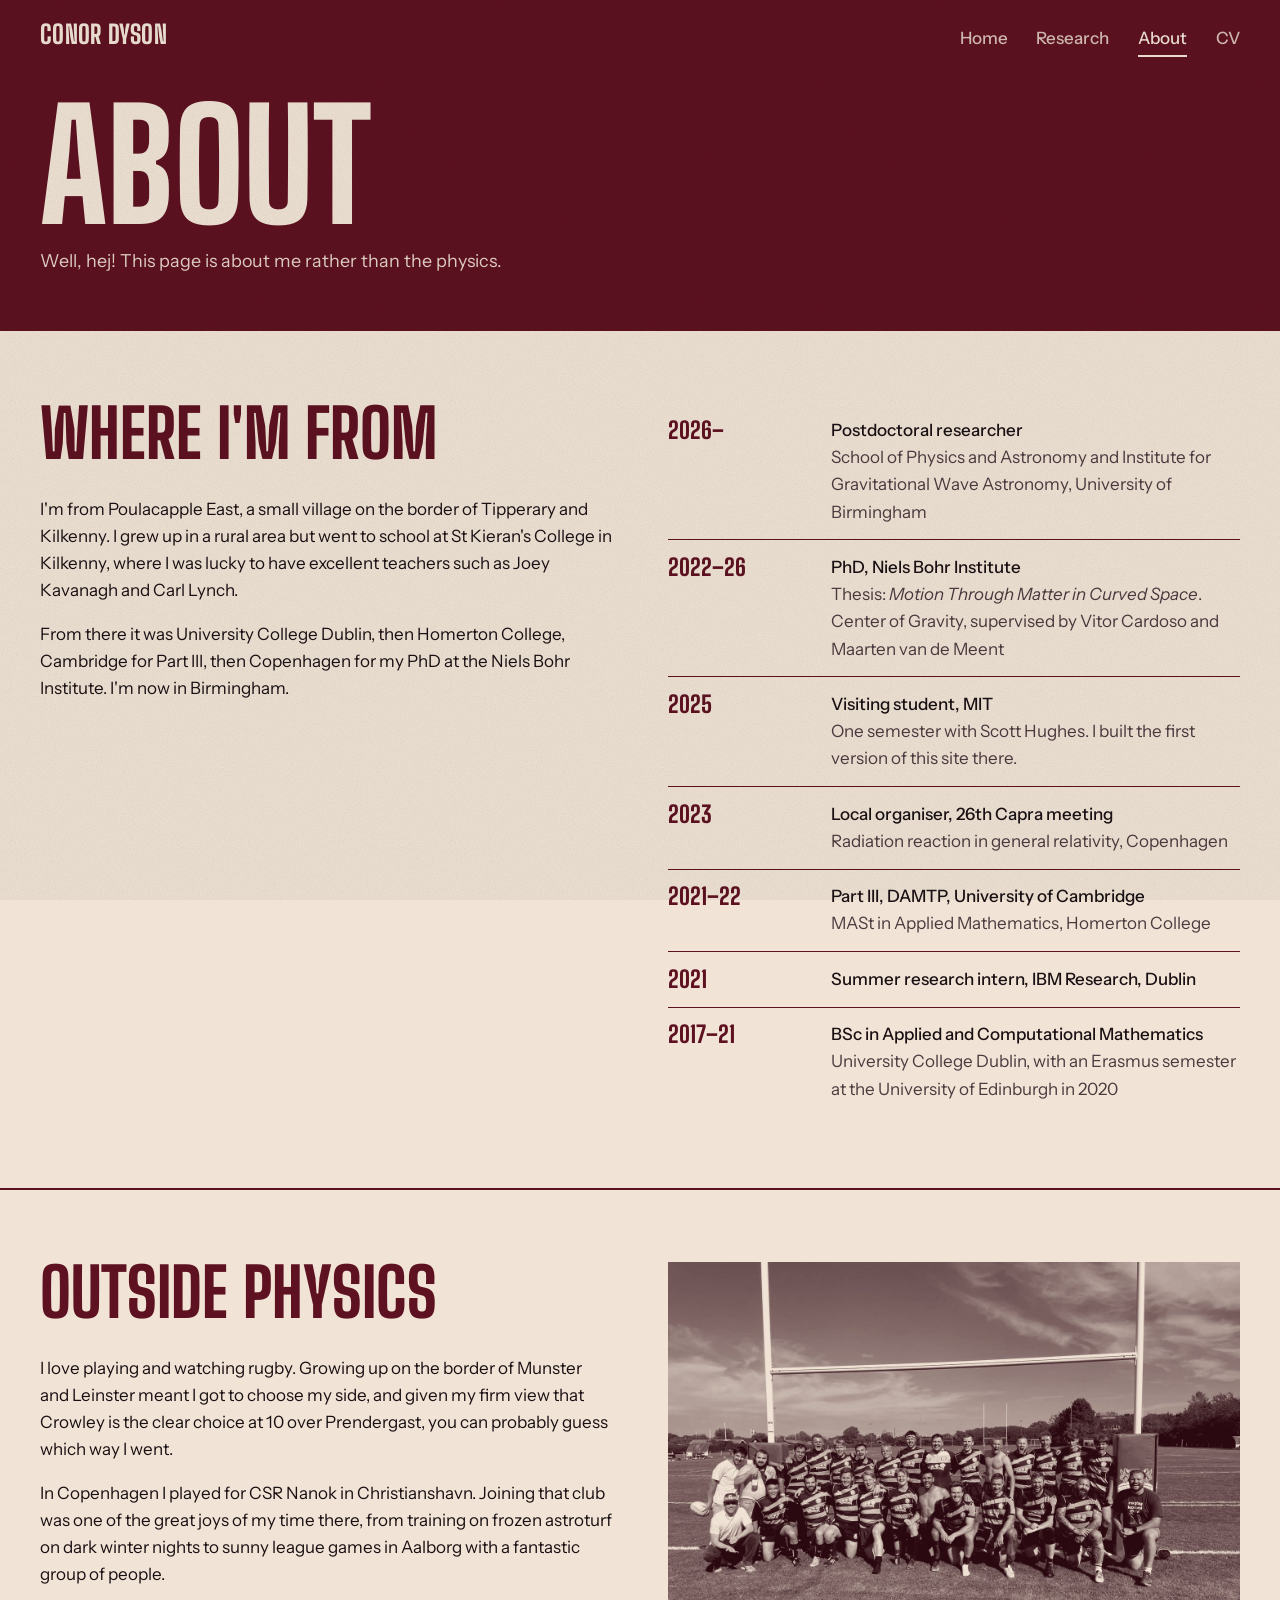
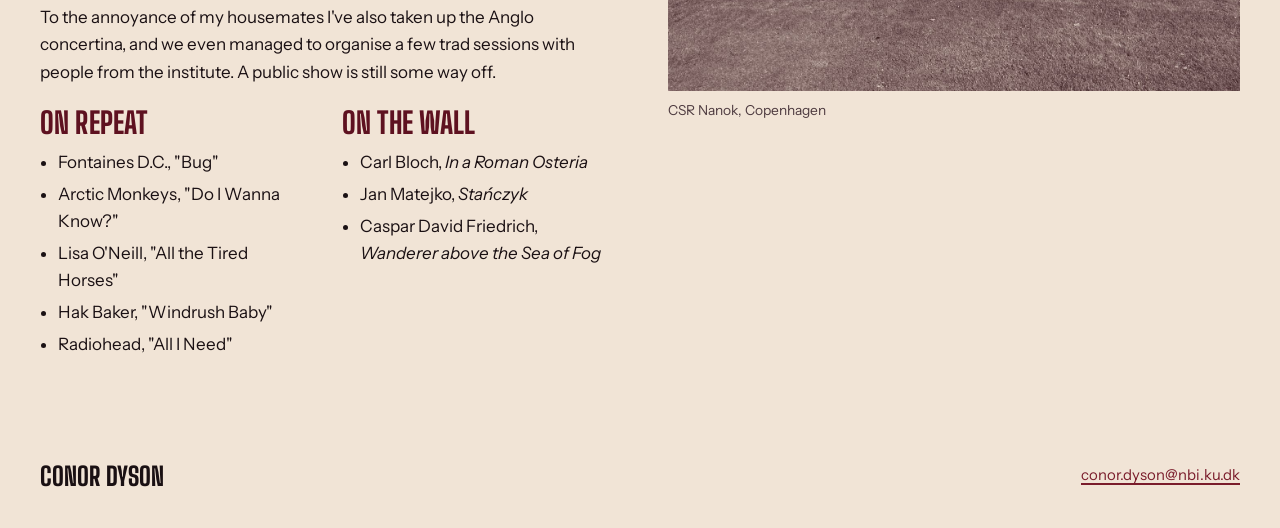
==== about.html @ c9332158 "New website" ====
<!DOCTYPE html>
<html lang="en">
<head>
  <meta charset="utf-8">
  <meta name="viewport" content="width=device-width, initial-scale=1">
  <title>About | Conor Dyson</title>
  <meta name="description" content="About Conor Dyson: Tipperary and Kilkenny, Dublin, Cambridge, Copenhagen and Birmingham; rugby, the concertina, music and paintings.">
  <meta name="theme-color" content="#5e1120">
  <link rel="icon" href="data:image/svg+xml,%3Csvg xmlns='http://www.w3.org/2000/svg' viewBox='0 0 32 32'%3E%3Crect width='32' height='32' fill='%235e1120'/%3E%3Ccircle cx='16' cy='16' r='9' fill='none' stroke='%23f1e4d6' stroke-width='2'/%3E%3Ccircle cx='16' cy='16' r='3.5' fill='%231a1013'/%3E%3C/svg%3E">
  <link rel="preconnect" href="https://fonts.googleapis.com">
  <link rel="preconnect" href="https://fonts.gstatic.com" crossorigin>
  <link href="https://fonts.googleapis.com/css2?family=Big+Shoulders+Display:wght@800&family=Instrument+Sans:wght@400;500;600&display=swap" rel="stylesheet">
  <link rel="stylesheet" href="assets/site.css">
</head>
<body>
  <a class="skip" href="#main">Skip to content</a>
  <div class="sleeve">
    <header class="top">
      <div class="wrap">
        <a class="wordmark" href="./">Conor Dyson</a>
        <nav class="nav" aria-label="Main">
          <a href="./">Home</a>
          <a href="research.html">Research</a>
          <a href="about.html" aria-current="page">About</a>
          <a href="assets/ConorDyson_CV.pdf">CV</a>
        </nav>
      </div>
    </header>

    <div class="pagehead">
      <div class="wrap">
        <h1>About</h1>
        <p>Well, hej! This page is about me rather than the physics.</p>
      </div>
    </div>
  </div>

  <main id="main">
    <section>
      <div class="wrap split">
        <div>
          <h2 class="h2">Where I'm from</h2>
          <p>I'm from Poulacapple East, a small village on the border of Tipperary and Kilkenny. I grew up in a rural area but went to school at St Kieran's College in Kilkenny, where I was lucky to have excellent teachers such as Joey Kavanagh and Carl Lynch.</p>
          <p>From there it was University College Dublin, then Homerton College, Cambridge for Part III, then Copenhagen for my PhD at the Niels Bohr Institute. I'm now in Birmingham.</p>
        </div>
        <ol class="timeline">
          <li><span class="when">2026–</span><p class="what">Postdoctoral researcher<span>School of Physics and Astronomy and Institute for Gravitational Wave Astronomy, University of Birmingham</span></p></li>
          <li><span class="when">2022–26</span><p class="what">PhD, Niels Bohr Institute<span>Thesis: <em>Motion Through Matter in Curved Space</em>. Center of Gravity, supervised by Vitor Cardoso and Maarten van de Meent</span></p></li>
          <li><span class="when">2025</span><p class="what">Visiting student, MIT<span>One semester with Scott Hughes. I built the first version of this site there.</span></p></li>
          <li><span class="when">2023</span><p class="what">Local organiser, 26th Capra meeting<span>Radiation reaction in general relativity, Copenhagen</span></p></li>
          <li><span class="when">2021–22</span><p class="what">Part III, DAMTP, University of Cambridge<span>MASt in Applied Mathematics, Homerton College</span></p></li>
          <li><span class="when">2021</span><p class="what">Summer research intern, IBM Research, Dublin</p></li>
          <li><span class="when">2017–21</span><p class="what">BSc in Applied and Computational Mathematics<span>University College Dublin, with an Erasmus semester at the University of Edinburgh in 2020</span></p></li>
        </ol>
      </div>
    </section>

    <section>
      <div class="wrap split">
        <div>
          <h2 class="h2">Outside physics</h2>
          <p>I love playing and watching rugby. Growing up on the border of Munster and Leinster meant I got to choose my side, and given my firm view that Crowley is the clear choice at 10 over Prendergast, you can probably guess which way I went.</p>
          <p>In Copenhagen I played for CSR Nanok in Christianshavn. Joining that club was one of the great joys of my time there, from training on frozen astroturf on dark winter nights to sunny league games in Aalborg with a fantastic group of people.</p>
          <p>To the annoyance of my housemates I've also taken up the Anglo concertina, and we even managed to organise a few trad sessions with people from the institute. A public show is still some way off.</p>
          <div class="faves">
            <div>
              <h3>On repeat</h3>
              <ul>
                <li>Fontaines D.C., "Bug"</li>
                <li>Arctic Monkeys, "Do I Wanna Know?"</li>
                <li>Lisa O'Neill, "All the Tired Horses"</li>
                <li>Hak Baker, "Windrush Baby"</li>
                <li>Radiohead, "All I Need"</li>
              </ul>
            </div>
            <div>
              <h3>On the wall</h3>
              <ul>
                <li>Carl Bloch, <em>In a Roman Osteria</em></li>
                <li>Jan Matejko, <em>Stańczyk</em></li>
                <li>Caspar David Friedrich, <em>Wanderer above the Sea of Fog</em></li>
              </ul>
            </div>
          </div>
        </div>
        <figure>
          <img src="assets/csr-duo.jpg" width="1400" height="1050" alt="The CSR Nanok rugby team posing in front of the posts">
          <figcaption>CSR Nanok, Copenhagen</figcaption>
        </figure>
      </div>
    </section>
  </main>

  <footer class="foot">
    <div class="wrap">
      <span class="big">Conor Dyson</span>
      <span><a href="mailto:conor.dyson@nbi.ku.dk">conor.dyson@nbi.ku.dk</a></span>
    </div>
  </footer>
</body>
</html>
---- assets/site.css ----
/* Conor Dyson, personal site. A record sleeve: maroon and cream, two inks, a little print grain.
   Display: Big Shoulders Display (condensed poster type). Text: Instrument Sans. */

:root {
  color-scheme: light;
  --maroon: #5e1120;
  --maroon-2: #7a1c2b;
  --cream: #f1e4d6;
  --cream-2: #e6d5c3;
  --ink: #1a1013;
  --ink-2: #4d3a3f;
  --display: "Big Shoulders Display", "Arial Narrow", Impact, sans-serif;
  --text: "Instrument Sans", ui-sans-serif, system-ui, -apple-system, "Segoe UI", sans-serif;
  --wide: 1280px;
  --measure: 64ch;
}

*, *::before, *::after { box-sizing: border-box; }
html { -webkit-text-size-adjust: 100%; }
body { margin: 0; background: var(--cream); color: var(--ink); font: 400 1.0625rem/1.6 var(--text); }
/* print grain over everything */
body::after {
  content: ""; position: fixed; inset: 0; pointer-events: none; z-index: 50; opacity: .09; mix-blend-mode: multiply;
  background-image: url("data:image/svg+xml;utf8,<svg xmlns='http://www.w3.org/2000/svg' width='220' height='220'><filter id='n'><feTurbulence type='fractalNoise' baseFrequency='.85' numOctaves='2' stitchTiles='stitch'/><feColorMatrix values='0 0 0 0 0  0 0 0 0 0  0 0 0 0 0  0 0 0 .9 0'/></filter><rect width='100%' height='100%' filter='url(%23n)'/></svg>");
}
img { max-width: 100%; height: auto; display: block; }
a { color: var(--maroon-2); text-decoration-thickness: 1.5px; text-underline-offset: .2em; }
a:hover { color: var(--maroon); text-decoration-thickness: 2.5px; }
:focus-visible { outline: 2.5px solid currentColor; outline-offset: 3px; }
.skip { position: absolute; left: -999px; }
.skip:focus { left: 1rem; top: 1rem; z-index: 60; background: var(--cream); color: var(--maroon); padding: .5rem .8rem; }
.wrap { max-width: var(--wide); margin: 0 auto; padding: 0 2.5rem; }

/* maroon blocks: the sleeve */
.sleeve { background: var(--maroon); color: var(--cream); }
.sleeve a { color: var(--cream); }

.top .wrap { display: flex; justify-content: space-between; align-items: baseline; gap: 1rem; flex-wrap: wrap; padding-top: 1.4rem; padding-bottom: 1.4rem; }
.wordmark { font: 800 1.6rem/1 var(--display); text-transform: uppercase; letter-spacing: .01em; text-decoration: none; }
.nav { display: flex; gap: 1.8rem; font-weight: 500; }
.nav a { text-decoration: none; opacity: .82; padding-bottom: 2px; border-bottom: 2px solid transparent; }
.nav a:hover { opacity: 1; }
.nav a[aria-current="page"] { opacity: 1; border-bottom-color: currentColor; }

/* hero */
.hero .wrap { display: grid; grid-template-columns: minmax(0, 1.05fr) minmax(0, .95fr); gap: 3.5rem; align-items: center; padding-top: 1rem; padding-bottom: 4rem; }
.record { margin: 0; overflow: hidden; }
.record .disc { width: 100%; max-width: 620px; aspect-ratio: 1; animation: spin 90s linear infinite; }
.record figcaption { font-size: .86rem; line-height: 1.45; opacity: .78; margin-top: 1rem; max-width: 46em; }
@keyframes spin { to { transform: rotate(360deg); } }   /* clockwise: with this wake shape the arms then trail, and a linear wake co-rotates rigidly with the body */
@media (prefers-reduced-motion: reduce) { .record .disc { animation: none; } }

.name { font: 800 clamp(5rem, 13vw, 11rem)/.8 var(--display); text-transform: uppercase; letter-spacing: .005em; margin: 0 0 1.8rem; }
.role { font-weight: 600; font-size: 1.15rem; line-height: 1.4; margin: 0 0 1rem; max-width: 26em; }
.lead { margin: 0 0 1.6rem; max-width: 30em; opacity: .92; }
.btn { display: inline-block; background: var(--cream); color: var(--maroon) !important; font-weight: 600; text-decoration: none; padding: .7rem 1.1rem; }
.btn:hover { background: #fff6ec; }
.profiles { display: flex; flex-wrap: wrap; gap: .4rem 1.3rem; margin: 1.4rem 0 0; padding: 0; list-style: none; font-weight: 500; }

/* sections on cream */
main > section { padding: 4.5rem 0; }
main > section + section { border-top: 2px solid var(--maroon); }
.h2 { font: 800 clamp(2.6rem, 6vw, 4.2rem)/.9 var(--display); text-transform: uppercase; color: var(--maroon); margin: 0 0 2rem; }
.sleeve .h2 { color: var(--cream); }
h3 { font: 800 1.85rem/1 var(--display); text-transform: uppercase; color: var(--maroon); margin: 0 0 .7rem; letter-spacing: .005em; }
p { margin: 0 0 1rem; }

/* three themes */
.themes { display: grid; grid-template-columns: repeat(3, minmax(0, 1fr)); gap: 2.6rem; margin: 0; padding: 0; list-style: none; }
.themes p { margin-bottom: .7rem; }
.themes .refs { font-size: .93rem; color: var(--ink-2); }

/* bio */
.bio { display: grid; grid-template-columns: minmax(0, 1fr) 340px; gap: 3.5rem; align-items: start; }
.bio .text { max-width: var(--measure); }
.bio img { width: 100%; }

/* papers */
.papers { list-style: none; margin: 0; padding: 0; }
.papers li { display: grid; grid-template-columns: 6.5rem minmax(0, 1fr); gap: 1.4rem; padding: 1.4rem 0; border-top: 1.5px solid currentColor; }
.papers li:first-child { border-top: 0; padding-top: 0; }
.papers .yr { font: 800 2.4rem/1 var(--display); }
.papers .t { font-weight: 600; font-size: 1.18rem; line-height: 1.35; margin: 0 0 .3rem; }
.papers .t a { text-decoration: none; color: inherit; }
.papers .t a:hover { text-decoration: underline; }
.papers .au { margin: 0 0 .25rem; opacity: .85; }
.papers .ref { margin: 0; font-size: .93rem; opacity: .85; }
.papers .ref a { margin-right: 1rem; }
.sleeve .papers li { border-top-color: rgba(241, 228, 214, .45); }
.more { margin-top: 1.6rem; font-weight: 600; }

/* inner page header */
.pagehead .wrap { padding-top: 1.5rem; padding-bottom: 3.5rem; }
.pagehead h1 { font: 800 clamp(4.5rem, 12vw, 9.5rem)/.82 var(--display); text-transform: uppercase; margin: 0 0 1.2rem; }
.pagehead p { max-width: 44em; margin: 0; font-size: 1.12rem; opacity: .92; }

/* about */
.timeline { list-style: none; margin: 0; padding: 0; max-width: 56rem; }
.timeline li { display: grid; grid-template-columns: 9rem minmax(0, 1fr); gap: 1.2rem; padding: .85rem 0; border-top: 1.5px solid var(--maroon); }
.timeline li:first-child { border-top: 0; }
.timeline .when { font: 800 1.45rem/1.15 var(--display); color: var(--maroon); }
.timeline .what { margin: 0; font-weight: 500; }
.timeline .what span { display: block; font-weight: 400; color: var(--ink-2); }
.split { display: grid; grid-template-columns: minmax(0, 1fr) minmax(0, 1fr); gap: 3.5rem; align-items: start; }
.split figure { margin: 0; }
.split figcaption { font-size: .86rem; color: var(--ink-2); margin-top: .5rem; }
.faves { display: grid; grid-template-columns: repeat(2, minmax(0, 1fr)); gap: 2rem; margin-top: 1.4rem; }
.faves ul { margin: 0; padding-left: 1.1rem; }
.faves li { margin-bottom: .3rem; }
.codes { list-style: none; margin: 0; padding: 0; max-width: 56rem; }
.codes li { padding: .9rem 0; border-top: 1.5px solid var(--maroon); }
.codes li:first-child { border-top: 0; }
.codes a { font-weight: 600; }

/* footer */
.foot .wrap { display: flex; justify-content: space-between; gap: 1rem; flex-wrap: wrap; padding-top: 1.8rem; padding-bottom: 2.4rem; font-size: .93rem; }
.foot .big { font: 800 1.6rem/1 var(--display); text-transform: uppercase; }

@media (max-width: 920px) {
  .wrap { padding: 0 1.4rem; }
  .hero .wrap, .bio, .split { grid-template-columns: 1fr; }
  .hero .wrap { gap: 2rem; padding-bottom: 3rem; }
  .record { order: 2; }
  .themes { grid-template-columns: 1fr; gap: 2rem; }
  .bio img { max-width: 320px; }
  main > section { padding: 3.2rem 0; }
}
@media (max-width: 540px) {
  .nav { gap: 1.1rem; }
  .papers li, .timeline li { grid-template-columns: 1fr; gap: .2rem; }
  .faves { grid-template-columns: 1fr; }
}
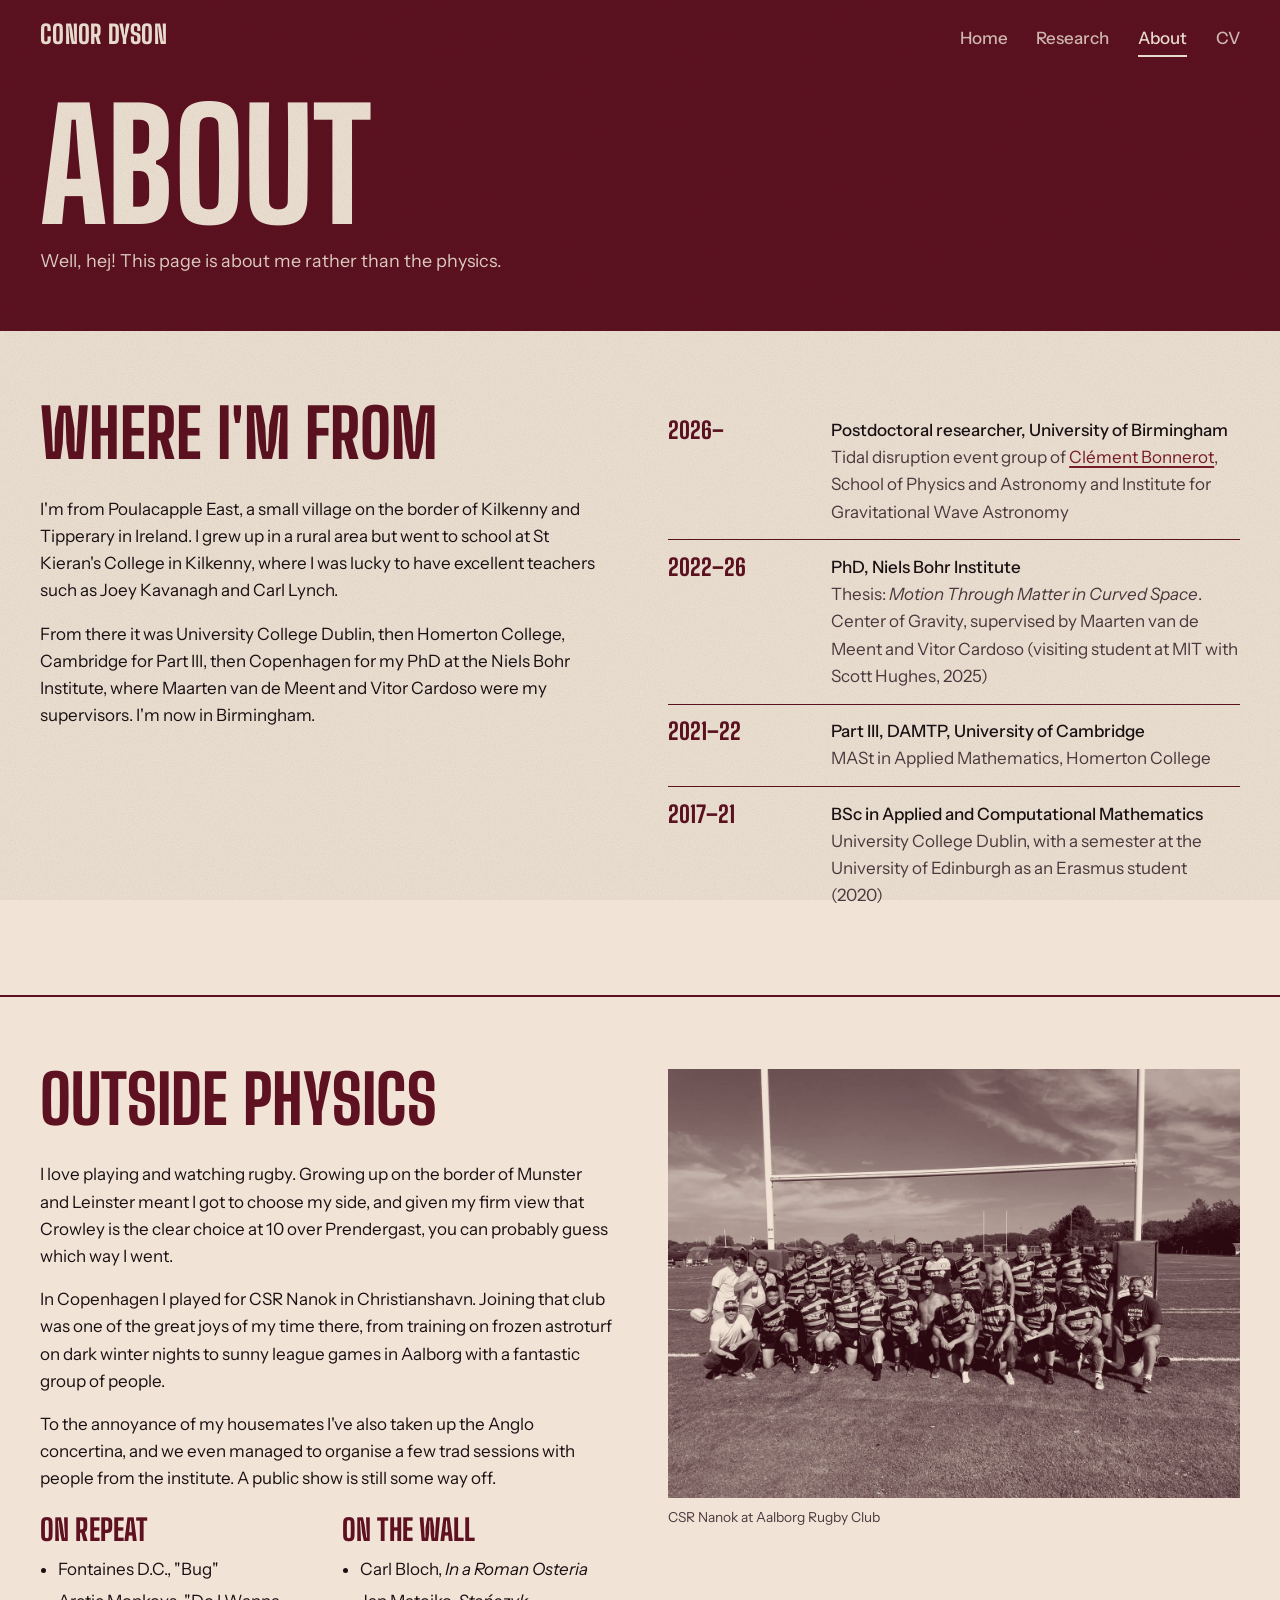
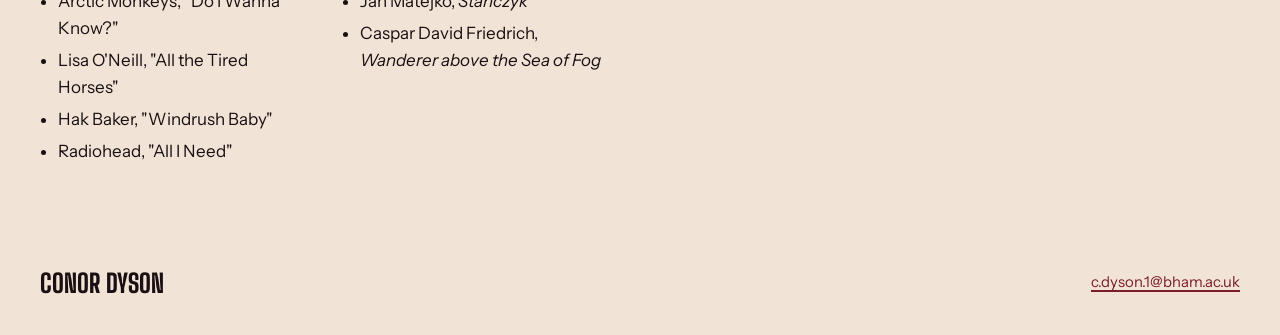
==== commit 866e2d57: "Add files via upload" ====
--- a/about.html
+++ b/about.html
@@ -40,17 +40,14 @@
       <div class="wrap split">
         <div>
           <h2 class="h2">Where I'm from</h2>
-          <p>I'm from Poulacapple East, a small village on the border of Tipperary and Kilkenny. I grew up in a rural area but went to school at St Kieran's College in Kilkenny, where I was lucky to have excellent teachers such as Joey Kavanagh and Carl Lynch.</p>
-          <p>From there it was University College Dublin, then Homerton College, Cambridge for Part III, then Copenhagen for my PhD at the Niels Bohr Institute. I'm now in Birmingham.</p>
+          <p>I'm from Poulacapple East, a small village on the border of Kilkenny and Tipperary in Ireland. I grew up in a rural area but went to school at St Kieran's College in Kilkenny, where I was lucky to have excellent teachers such as Joey Kavanagh and Carl Lynch.</p>
+          <p>From there it was University College Dublin, then Homerton College, Cambridge for Part III, then Copenhagen for my PhD at the Niels Bohr Institute, where Maarten van de Meent and Vitor Cardoso were my supervisors. I'm now in Birmingham.</p>
         </div>
         <ol class="timeline">
-          <li><span class="when">2026–</span><p class="what">Postdoctoral researcher<span>School of Physics and Astronomy and Institute for Gravitational Wave Astronomy, University of Birmingham</span></p></li>
-          <li><span class="when">2022–26</span><p class="what">PhD, Niels Bohr Institute<span>Thesis: <em>Motion Through Matter in Curved Space</em>. Center of Gravity, supervised by Vitor Cardoso and Maarten van de Meent</span></p></li>
-          <li><span class="when">2025</span><p class="what">Visiting student, MIT<span>One semester with Scott Hughes. I built the first version of this site there.</span></p></li>
-          <li><span class="when">2023</span><p class="what">Local organiser, 26th Capra meeting<span>Radiation reaction in general relativity, Copenhagen</span></p></li>
+          <li><span class="when">2026–</span><p class="what">Postdoctoral researcher, University of Birmingham<span>Tidal disruption event group of <a href="https://www.birmingham.ac.uk/staff/profiles/physics/bonnerot-clement">Clément Bonnerot</a>, School of Physics and Astronomy and Institute for Gravitational Wave Astronomy</span></p></li>
+          <li><span class="when">2022–26</span><p class="what">PhD, Niels Bohr Institute<span>Thesis: <em>Motion Through Matter in Curved Space</em>. Center of Gravity, supervised by Maarten van de Meent and Vitor Cardoso (visiting student at MIT with Scott Hughes, 2025)</span></p></li>
           <li><span class="when">2021–22</span><p class="what">Part III, DAMTP, University of Cambridge<span>MASt in Applied Mathematics, Homerton College</span></p></li>
-          <li><span class="when">2021</span><p class="what">Summer research intern, IBM Research, Dublin</p></li>
-          <li><span class="when">2017–21</span><p class="what">BSc in Applied and Computational Mathematics<span>University College Dublin, with an Erasmus semester at the University of Edinburgh in 2020</span></p></li>
+          <li><span class="when">2017–21</span><p class="what">BSc in Applied and Computational Mathematics<span>University College Dublin, with a semester at the University of Edinburgh as an Erasmus student (2020)</span></p></li>
         </ol>
       </div>
     </section>
@@ -84,8 +81,8 @@
           </div>
         </div>
         <figure>
-          <img src="assets/csr-duo.jpg" width="1400" height="1050" alt="The CSR Nanok rugby team posing in front of the posts">
-          <figcaption>CSR Nanok, Copenhagen</figcaption>
+          <img src="assets/csr-duo.jpg" width="1400" height="1050" alt="The CSR Nanok rugby team posing in front of the posts at Aalborg Rugby Club">
+          <figcaption>CSR Nanok at Aalborg Rugby Club</figcaption>
         </figure>
       </div>
     </section>
@@ -94,7 +91,7 @@
   <footer class="foot">
     <div class="wrap">
       <span class="big">Conor Dyson</span>
-      <span><a href="mailto:conor.dyson@nbi.ku.dk">conor.dyson@nbi.ku.dk</a></span>
+      <span><a href="mailto:c.dyson.1@bham.ac.uk">c.dyson.1@bham.ac.uk</a></span>
     </div>
   </footer>
 </body>
